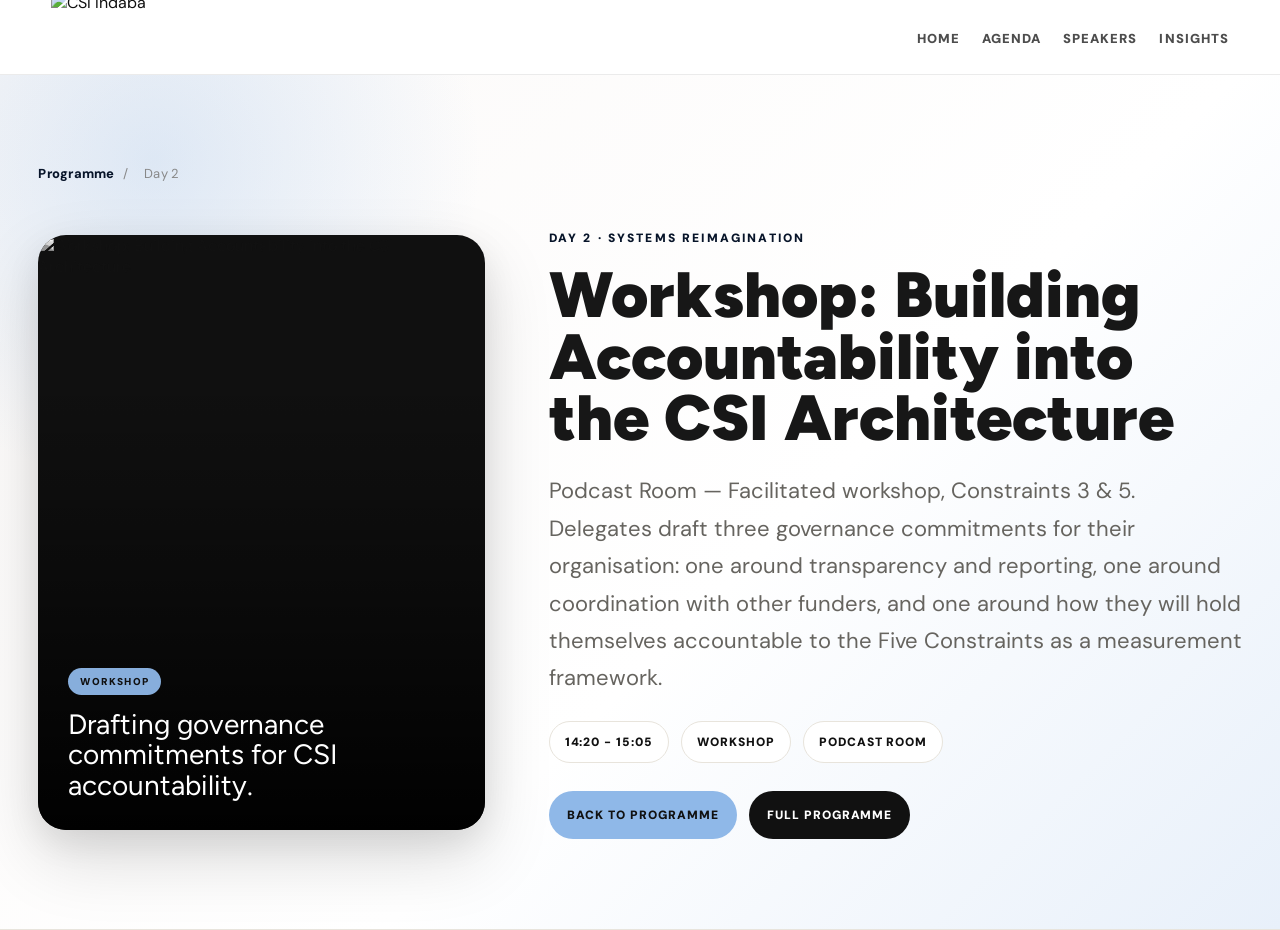
==== session-pages/building-accountability-csi.html @ 9fd6f3de "Update finalist layout, hero standardisation, and programme structure - Fixed Day 4 finalist card HT" ====
<!DOCTYPE html> <html lang="en-ZA"> <head>   <meta charset="UTF-8">   <meta name="viewport" content="width=device-width, initial-scale=1.0">   <title>Workshop: Building Accountability into the CSI Architecture | CSI Indaba 2026</title>   <link href="https://fonts.googleapis.com/css2?family=DM+Sans:wght@400;500;700;900&family=Figtree:wght@500;700;800;900&display=swap" rel="stylesheet">   <!-- CSS for session-building-accountability-csi-architecture: session_page_styles --> <link rel="stylesheet" href="../assets/css/051_session_building_accountability_csi_architecture_session_page_styles.css">      </head> <body>   <header class="site-header"><nav class="site-nav"><a class="site-brand" href="../index.html"><img src="https://www.image2url.com/r2/default/images/1781046234023-115517cd-32e4-4b6f-becc-4dbcba0c864c.png" alt="CSI Indaba"></a><ul class="site-links"><li><a href="../index.html">Home</a></li><li><a href="../index.html#csi-awards-exp-programme">Agenda</a></li><li><a href="../featured-speakers.html">Speakers</a></li><li><a href="../insights.html">Insights</a></li></ul></nav></header>   <main>     <section class="session-hero"><div class="wrap"><nav class="breadcrumb"><a href="../index.html#csi-awards-exp-programme">Programme</a><span>/</span><span>Day 2</span></nav><div class="session-grid"><div class="session-card-image"><img src="../assets/extracted_images/image_placeholder.webp" alt="Workshop: Building Accountability into the CSI Architecture"><div class="image-note"><span>Workshop</span><p>Drafting governance commitments for CSI accountability.</p></div></div><div><span class="session-label">Day 2 · Systems Reimagination</span><h1 style="font-family:'Figtree',sans-serif;font-size:clamp(36px,5vw,64px);font-weight:900;line-height:.96;letter-spacing:0;margin:0 0 18px;color:#171717;">Workshop: Building Accountability into the CSI Architecture</h1><p class="lead" style="font-size:clamp(17px,2vw,22px);line-height:1.7;margin:24px 0;max-width:760px;">Podcast Room — Facilitated workshop, Constraints 3 & 5. Delegates draft three governance commitments for their organisation: one around transparency and reporting, one around coordination with other funders, and one around how they will hold themselves accountable to the Five Constraints as a measurement framework.</p><div class="detail-row"><span class="detail-pill">14:20 - 15:05</span><span class="detail-pill">Workshop</span><span class="detail-pill">Podcast Room</span></div><div class="actions"><a class="button" href="../index.html#csi-awards-exp-programme">Back to programme</a><a class="button secondary" href="../full-programme.html">Full programme</a></div></div></div></div></section> </main> <!-- JS for session-building-accountability-csi-architecture: navigation_router --> <script src="../assets/js/035_session_building_accountability_csi_architecture_navigation_router.js?v=navfix1"></script> <script> (function(){   var container=document.getElementById('page-container');   function showPage(id){     var tpl=document.getElementById(id);     if(tpl&&container){       container.innerHTML=tpl.innerHTML;       window.scrollTo(0,0);     }   }   function getFromHash(){     var h=window.location.hash.replace('#','');     if(h)return h.split('|')[0];     return 'home';   }   window.addEventListener('hashchange',function(){showPage(getFromHash());});   showPage(getFromHash()); })(); </script>  <script> window.addEventListener('DOMContentLoaded',function(){   var iframe=document.getElementById('clientFrame');   function loadPage(id){     var tpl=document.getElementById(id);     if(!tpl)return;     if(iframe&&iframe.contentDocument){       iframe.contentDocument.open();       iframe.contentDocument.write(tpl.innerHTML);       iframe.contentDocument.close();     }else{       var c=document.createElement('div');       c.innerHTML=tpl.innerHTML;       document.body.innerHTML='';       while(c.firstChild)document.body.appendChild(c.firstChild);     }     window.scrollTo(0,0);   }   function getHash(){     var h=location.hash.replace('#','');     return h?h.split('|')[0]:'home';   }   window.addEventListener('hashchange',function(){loadPage(getHash());});   loadPage(getHash()); }); </script> </body> </html>
---- assets/css/051_session_building_accountability_csi_architecture_session_page_styles.css ----
/* CSS extracted from inline <style> block 051 in the 'session-building-accountability-csi-architecture' template/context. Related area: session_page_styles. */

    :root{--bg:#fbf9f8;--surface:#fff;--ink:#111;--muted:#66645f;--line:#e8e4dc;--blue-accent:#8fb8e8;--blue-dark:#071429}
    *{box-sizing:border-box;margin:0;padding:0}body{font-family:"DM Sans",Arial,sans-serif;background:var(--bg);color:var(--ink)}a{color:inherit;text-decoration:none}img{display:block;max-width:100%}
    .site-header{position:sticky;top:0;z-index:100;background:rgba(255,255,255,.9);backdrop-filter:blur(18px);border-bottom:1px solid rgba(0,0,0,.08)}.site-nav{min-height:74px;padding:0 clamp(20px,4vw,64px);display:flex;align-items:center;justify-content:space-between;gap:28px}.site-brand img{height:clamp(64px,7vw,94px);width:auto;display:block;margin-block:-12px}.site-links{list-style:none;display:flex;align-items:center;gap:22px;flex-wrap:wrap}.site-links a{color:#111;font-size:13px;font-weight:900;letter-spacing:.08em;text-transform:uppercase;opacity:.75}.site-links a:hover{opacity:1;color:var(--blue-dark)}
    .session-hero{min-height:95svh;display:grid;align-items:center;padding:clamp(32px,4vw,56px) 3%;background:radial-gradient(circle at 12% 10%,rgba(143,184,232,.28),transparent 24%),linear-gradient(135deg,#fbf9f8 0%,#fff 58%,#e8f0fa 100%);border-bottom:1px solid var(--line)}.wrap{width:100%;margin:0}.breadcrumb{font-size:13px;color:#888;margin-bottom:clamp(26px,4vw,44px);letter-spacing:.02em}.breadcrumb a{color:var(--blue-dark);font-weight:800}.breadcrumb span{margin:0 8px}
    .session-grid{display:grid;grid-template-columns:minmax(300px,4.7fr) minmax(0,7.3fr);align-items:center;gap:clamp(34px,5vw,72px)}.session-card-image{position:relative;aspect-ratio:3/4;border-radius:28px;max-width:460px;overflow:hidden;background:#101010;box-shadow:0 28px 70px rgba(0,0,0,.14),0 12px 34px rgba(0,0,0,.08)}.session-card-image img{width:100%;height:100%;object-fit:cover;filter:grayscale(1);transition:filter .35s ease,transform .35s ease}.session-card-image:hover img{filter:grayscale(0);transform:scale(1.07)}.session-card-image:after{content:"";position:absolute;inset:0;background:linear-gradient(to bottom,rgba(0,0,0,0) 24%,rgba(0,0,0,.34) 58%,rgba(0,0,0,.94) 100%)}.image-note{position:absolute;left:0;right:0;bottom:0;z-index:2;padding:clamp(22px,3vw,30px);color:#fff}.image-note span{display:inline-flex;width:fit-content;margin-bottom:14px;padding:7px 12px;border-radius:999px;background:rgba(143,184,232,.95);color:#111;font-size:10px;font-weight:900;letter-spacing:.12em;text-transform:uppercase}.image-note p{font-family:"Figtree",sans-serif;font-size:clamp(20px,2.2vw,28px);line-height:1.08}
    .session-label{display:inline-flex;align-items:center;gap:10px;margin-bottom:18px;color:var(--blue-dark);font-size:12px;font-weight:900;letter-spacing:.18em;text-transform:uppercase}h1{font-family:"Figtree",sans-serif;font-size:clamp(50px,7vw,92px);line-height:.88;letter-spacing:-.055em;color:#171717;margin-bottom:22px;max-width:820px}.lead{font-size:clamp(18px,2vw,22px);line-height:1.7;color:var(--muted);max-width:730px;margin-bottom:24px}.detail-row{display:flex;gap:12px;flex-wrap:wrap;margin-bottom:28px}.detail-pill{display:inline-flex;min-height:42px;align-items:center;padding:0 15px;border-radius:999px;background:#fff;border:1px solid var(--line);font-size:12px;font-weight:900;letter-spacing:.08em;text-transform:uppercase}.actions{display:flex;gap:12px;flex-wrap:wrap}.button{display:inline-flex;align-items:center;justify-content:center;min-height:48px;padding:0 18px;border-radius:999px;background:var(--blue-accent);color:#111;font-weight:900;letter-spacing:.08em;text-transform:uppercase;font-size:12px}.button.secondary{background:#111;color:#fff}@media(max-width:900px){.site-links{display:none}.session-hero{min-height:auto;padding:42px 3% 56px}.session-grid{grid-template-columns:1fr}.site-brand img{height:58px;margin-block:-6px}.site-nav{min-height:64px}}

/* RESPONSIVE HARDENING: shared mobile safety layer, preserves existing palette and brand. */
html,
body {
  max-width: 100%;
  overflow-x: hidden;
  -webkit-text-size-adjust: 100%;
  text-size-adjust: 100%;
}

*,
*::before,
*::after {
  min-width: 0;
}

img,
picture,
video,
canvas,
svg,
iframe {
  max-width: 100%;
}

img,
picture,
video,
canvas,
svg {
  height: auto;
}

button,
[role="button"],
input,
select,
textarea,
summary,
a {
  touch-action: manipulation;
}

a:focus-visible,
button:focus-visible,
[role="button"]:focus-visible,
input:focus-visible,
select:focus-visible,
textarea:focus-visible,
summary:focus-visible {
  outline: 2px solid currentColor;
  outline-offset: 3px;
}

@media (max-width: 1024px) {
  [style*="grid-template-columns"] {
    grid-template-columns: repeat(2, minmax(0, 1fr)) !important;
  }

  [style*="width:"],
  [style*="max-width:"] {
    max-width: 100% !important;
  }

  [style*="min-width:"] {
    min-width: 0 !important;
  }
}

@media (max-width: 768px) {
  html,
  body {
    width: 100%;
  }

  .container,
  .wrap,
  .site-wrap,
  .page-wrap,
  .content-wrap,
  .section-wrap {
    max-width: 100%;
  }

  [style*="grid-template-columns"] {
    grid-template-columns: 1fr !important;
  }

  table {
    display: block;
    width: 100%;
    max-width: 100%;
    overflow-x: auto;
    -webkit-overflow-scrolling: touch;
  }

  th,
  td {
    white-space: normal;
  }

  .button,
  .btn,
  [class*="button"],
  [class*="-btn"],
  [class*="_btn"],
  [class*="tab"],
  .nav-links a,
  .site-links a,
  .mobile-nav-links a,
  .detail-pill {
    min-height: 44px;
  }
}

@media (max-width: 640px) {
  h1,
  h2,
  h3,
  h4,
  h5,
  h6,
  p,
  li,
  a,
  span,
  strong,
  small {
    overflow-wrap: anywhere;
  }

  .actions,
  .button-row,
  .btn-row,
  .detail-row,
  .nav-actions,
  .site-links,
  .nav-links {
    flex-wrap: wrap;
  }
}

@media (max-width: 480px) {
  body {
    font-size: max(16px, 1rem);
  }

  .button,
  .btn,
  [class*="button"],
  [class*="-btn"],
  [class*="_btn"] {
    max-width: 100%;
  }
}

@media (max-width: 390px) {
  [style*="gap:"] {
    gap: min(16px, 4vw) !important;
  }
}

@media (hover: none), (pointer: coarse) {
  .nav-links li:focus-within > .dropdown,
  .nav-links .dropdown.active {
    opacity: 1;
    visibility: visible;
    pointer-events: auto;
  }

  .impact-card .impact-card-overlay,
  .blog-card-overlay-alt .card-content p,
  .podcast-card-horizontal .card-content p,
  .article-card .article-read,
  .product-card .product-card-body,
  .session-card-image img {
    transform: none;
  }
}

@media (prefers-reduced-motion: reduce) {
  html:focus-within {
    scroll-behavior: auto;
  }

  *,
  *::before,
  *::after {
    animation-duration: 0.01ms !important;
    animation-iteration-count: 1 !important;
    scroll-behavior: auto !important;
    transition-duration: 0.01ms !important;
  }
}

/* RESPONSIVE HARDENING: profile and session detail pages. */
@media (max-width: 1024px) {
  .session-grid,
  .profile-hero,
  .profile-grid,
  .speaker-profile,
  .bio-grid,
  .detail-grid,
  .session-card,
  .session-layout {
    grid-template-columns: 1fr !important;
  }
}

@media (max-width: 768px) {
  .site-nav,
  .site-links,
  .nav-links {
    gap: 12px;
  }

  .session-hero,
  .profile-hero,
  .article-hero {
    min-height: auto;
    padding-left: clamp(18px, 5vw, 32px);
    padding-right: clamp(18px, 5vw, 32px);
  }

  .session-card-image,
  .profile-image,
  .speaker-image,
  .portrait,
  .hero-media {
    width: 100%;
    max-width: min(460px, 100%);
    margin-inline: auto;
  }

  .detail-row,
  .actions,
  .back-row,
  .breadcrumb {
    flex-wrap: wrap;
  }

  .detail-pill,
  .button,
  .back-row a {
    min-height: 44px;
    white-space: normal;
  }
}

@media (max-width: 480px) {
  .breadcrumb {
    font-size: 12px;
  }

  .session-card-image,
  .profile-image,
  .speaker-image,
  .portrait {
    border-radius: min(24px, 6vw);
  }
}
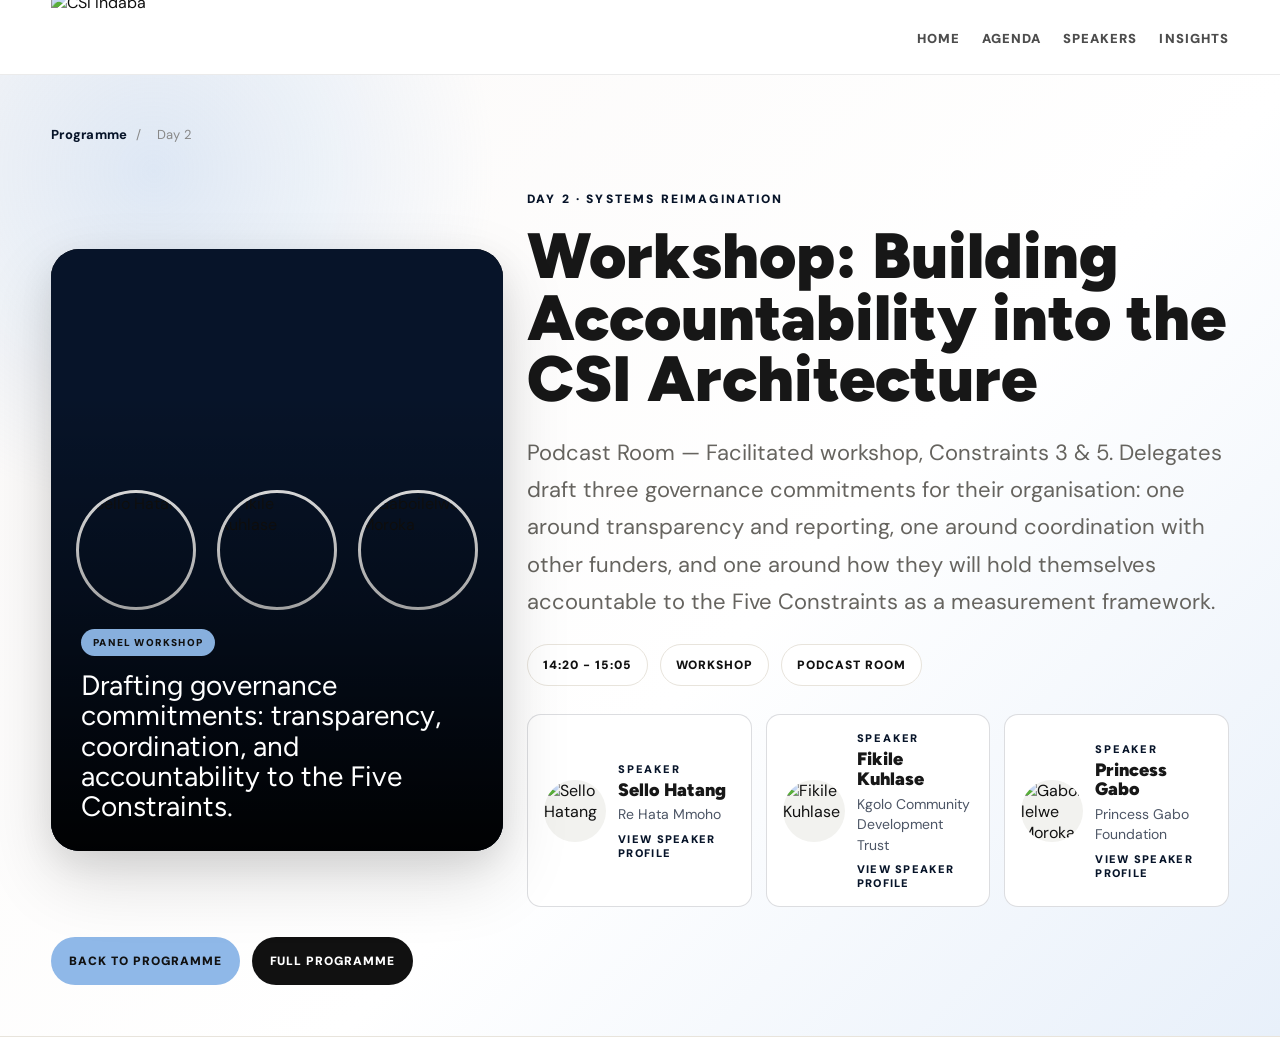
==== commit 9dfa17b1: "Day 4 finalist cards: 9 placeholder images identified, 16 gradient-only cards" ====
--- a/session-pages/building-accountability-csi.html
+++ b/session-pages/building-accountability-csi.html
@@ -1 +1 @@
-<!DOCTYPE html> <html lang="en-ZA"> <head>   <meta charset="UTF-8">   <meta name="viewport" content="width=device-width, initial-scale=1.0">   <title>Workshop: Building Accountability into the CSI Architecture | CSI Indaba 2026</title>   <link href="https://fonts.googleapis.com/css2?family=DM+Sans:wght@400;500;700;900&family=Figtree:wght@500;700;800;900&display=swap" rel="stylesheet">   <!-- CSS for session-building-accountability-csi-architecture: session_page_styles --> <link rel="stylesheet" href="../assets/css/051_session_building_accountability_csi_architecture_session_page_styles.css">      </head> <body>   <header class="site-header"><nav class="site-nav"><a class="site-brand" href="../index.html"><img src="https://www.image2url.com/r2/default/images/1781046234023-115517cd-32e4-4b6f-becc-4dbcba0c864c.png" alt="CSI Indaba"></a><ul class="site-links"><li><a href="../index.html">Home</a></li><li><a href="../index.html#csi-awards-exp-programme">Agenda</a></li><li><a href="../featured-speakers.html">Speakers</a></li><li><a href="../insights.html">Insights</a></li></ul></nav></header>   <main>     <section class="session-hero"><div class="wrap"><nav class="breadcrumb"><a href="../index.html#csi-awards-exp-programme">Programme</a><span>/</span><span>Day 2</span></nav><div class="session-grid"><div class="session-card-image"><img src="../assets/extracted_images/image_placeholder.webp" alt="Workshop: Building Accountability into the CSI Architecture"><div class="image-note"><span>Workshop</span><p>Drafting governance commitments for CSI accountability.</p></div></div><div><span class="session-label">Day 2 · Systems Reimagination</span><h1 style="font-family:'Figtree',sans-serif;font-size:clamp(36px,5vw,64px);font-weight:900;line-height:.96;letter-spacing:0;margin:0 0 18px;color:#171717;">Workshop: Building Accountability into the CSI Architecture</h1><p class="lead" style="font-size:clamp(17px,2vw,22px);line-height:1.7;margin:24px 0;max-width:760px;">Podcast Room — Facilitated workshop, Constraints 3 & 5. Delegates draft three governance commitments for their organisation: one around transparency and reporting, one around coordination with other funders, and one around how they will hold themselves accountable to the Five Constraints as a measurement framework.</p><div class="detail-row"><span class="detail-pill">14:20 - 15:05</span><span class="detail-pill">Workshop</span><span class="detail-pill">Podcast Room</span></div><div class="actions"><a class="button" href="../index.html#csi-awards-exp-programme">Back to programme</a><a class="button secondary" href="../full-programme.html">Full programme</a></div></div></div></div></section> </main> <!-- JS for session-building-accountability-csi-architecture: navigation_router --> <script src="../assets/js/035_session_building_accountability_csi_architecture_navigation_router.js?v=navfix1"></script> <script> (function(){   var container=document.getElementById('page-container');   function showPage(id){     var tpl=document.getElementById(id);     if(tpl&&container){       container.innerHTML=tpl.innerHTML;       window.scrollTo(0,0);     }   }   function getFromHash(){     var h=window.location.hash.replace('#','');     if(h)return h.split('|')[0];     return 'home';   }   window.addEventListener('hashchange',function(){showPage(getFromHash());});   showPage(getFromHash()); })(); </script>  <script> window.addEventListener('DOMContentLoaded',function(){   var iframe=document.getElementById('clientFrame');   function loadPage(id){     var tpl=document.getElementById(id);     if(!tpl)return;     if(iframe&&iframe.contentDocument){       iframe.contentDocument.open();       iframe.contentDocument.write(tpl.innerHTML);       iframe.contentDocument.close();     }else{       var c=document.createElement('div');       c.innerHTML=tpl.innerHTML;       document.body.innerHTML='';       while(c.firstChild)document.body.appendChild(c.firstChild);     }     window.scrollTo(0,0);   }   function getHash(){     var h=location.hash.replace('#','');     return h?h.split('|')[0]:'home';   }   window.addEventListener('hashchange',function(){loadPage(getHash());});   loadPage(getHash()); }); </script> </body> </html>+<!DOCTYPE html> <html lang="en-ZA"> <head>   <meta charset="UTF-8">   <meta name="viewport" content="width=device-width, initial-scale=1.0">   <title>Workshop: Building Accountability into the CSI Architecture | CSI Indaba 2026</title>   <link href="https://fonts.googleapis.com/css2?family=DM+Sans:wght@400;500;700;900&family=Figtree:wght@500;700;800;900&display=swap" rel="stylesheet">   <!-- CSS for session-building-accountability-csi-architecture: session_page_styles --> <link rel="stylesheet" href="../assets/css/051_session_building_accountability_csi_architecture_session_page_styles.css"><style>.session-hero{padding-left:clamp(20px,4vw,64px);padding-right:clamp(20px,4vw,64px)}.session-grid{gap:24px}.session-hero .wrap{width:100%}.session-grid .right-col{min-width:0;max-width:100%;overflow-wrap:break-word}.session-grid .right-col h1{max-width:80ch;overflow-wrap:break-word;font-size:clamp(36px,5vw,64px);font-weight:900;line-height:.96;letter-spacing:0}.session-grid .right-col .lead{max-width:80ch;font-size:clamp(17px,2vw,22px)}@media(max-width:768px){.session-grid .right-col h1{font-size:clamp(24px,6vw,32px)!important;line-height:1.04!important}.session-grid .right-col .lead{font-size:clamp(15px,4vw,17px)!important}}</style>      </head> <body>   <header class="site-header"><nav class="site-nav"><a class="site-brand" href="../index.html"><img src="https://www.image2url.com/r2/default/images/1781046234023-115517cd-32e4-4b6f-becc-4dbcba0c864c.png" alt="CSI Indaba"></a><ul class="site-links"><li><a href="../index.html">Home</a></li><li><a href="../index.html#csi-awards-exp-programme">Agenda</a></li><li><a href="../featured-speakers.html">Speakers</a></li><li><a href="../insights.html">Insights</a></li></ul></nav></header>   <main>     <section class="session-hero"><div class="wrap"><nav class="breadcrumb"><a href="../index.html#csi-awards-exp-programme">Programme</a><span>/</span><span>Day 2</span></nav><div class="session-grid"><div class="session-card-image"><div style="display:grid;grid-template-columns:repeat(3,1fr);gap:8px;padding:18px;background:#071429;height:100%;align-content:center;justify-items:center;"><img src="https://csiindaba.africa/wp-content/uploads/2026/06/ChatGPT-Image-Jun-24-2026-02_01_55-AM.png" alt="Sello Hatang" style="width:90%;aspect-ratio:1/1;border-radius:50%;object-fit:cover;border:3px solid #fff;"><img src="https://csiindaba.africa/wp-content/uploads/2026/06/682bd2f0-a496-4e58-9c53-02a1fac45902-1.png" alt="Fikile Kuhlase" style="width:90%;aspect-ratio:1/1;border-radius:50%;object-fit:cover;border:3px solid #fff;"><img src="https://csiindaba.africa/wp-content/uploads/2026/07/gaboilelwe_moroka.png" alt="Gaboilelwe Moroka" style="width:90%;aspect-ratio:1/1;border-radius:50%;object-fit:cover;border:3px solid #fff;"></div><div class="image-note"><span>Panel Workshop</span><p>Drafting governance commitments: transparency, coordination, and accountability to the Five Constraints.</p></div></div><div class="right-col"><span class="session-label">Day 2 · Systems Reimagination</span><h1 style="font-family:'Figtree',sans-serif;font-weight:900;line-height:.96;letter-spacing:0;margin:0 0 18px;color:#171717;">Workshop: Building Accountability into the CSI Architecture</h1><p class="lead" style="font-size:clamp(17px,2vw,22px);line-height:1.7;margin:24px 0">Podcast Room — Facilitated workshop, Constraints 3 &amp; 5. Delegates draft three governance commitments for their organisation: one around transparency and reporting, one around coordination with other funders, and one around how they will hold themselves accountable to the Five Constraints as a measurement framework.</p><div class="detail-row"><span class="detail-pill">14:20 - 15:05</span><span class="detail-pill">Workshop</span><span class="detail-pill">Podcast Room</span></div><div class="session-speaker-card" style="display:grid;grid-template-columns:repeat(auto-fit,minmax(220px,1fr));gap:14px;margin:26px 0 6px;max-width:900px;"><div style="display:flex;align-items:center;gap:12px;padding:16px;border:1px solid rgba(7,20,41,.14);border-radius:14px;background:#fff;"><a href="../speaker-profiles/sello-hatang.html" style="display:block;width:62px;height:62px;flex:0 0 62px;border-radius:50%;overflow:hidden;background:#f2f2ef;"><img src="https://csiindaba.africa/wp-content/uploads/2026/06/ChatGPT-Image-Jun-24-2026-02_01_55-AM.png" alt="Sello Hatang" style="width:100%;height:100%;object-fit:cover;"></a><div><p style="font-size:11px;font-weight:900;letter-spacing:1.8px;text-transform:uppercase;color:#071429;margin:0 0 5px;">Speaker</p><h2 style="font-family:'Figtree',sans-serif;font-size:18px;font-weight:900;line-height:1.1;margin:0 0 4px;color:#171717;"><a href="../speaker-profiles/sello-hatang.html" style="color:inherit;text-decoration:none;">Sello Hatang</a></h2><p style="font-size:14px;line-height:1.45;color:#4c5565;margin:0;">Re Hata Mmoho</p><a href="../speaker-profiles/sello-hatang.html" style="display:inline-flex;margin-top:7px;font-size:11px;font-weight:900;letter-spacing:1.3px;text-transform:uppercase;color:#071429;text-decoration:none;">View Speaker Profile</a></div></div><div style="display:flex;align-items:center;gap:12px;padding:16px;border:1px solid rgba(7,20,41,.14);border-radius:14px;background:#fff;"><a href="../speaker-profiles/fikile-kuhlase.html" style="display:block;width:62px;height:62px;flex:0 0 62px;border-radius:50%;overflow:hidden;background:#f2f2ef;"><img src="https://csiindaba.africa/wp-content/uploads/2026/06/682bd2f0-a496-4e58-9c53-02a1fac45902-1.png" alt="Fikile Kuhlase" style="width:100%;height:100%;object-fit:cover;"></a><div><p style="font-size:11px;font-weight:900;letter-spacing:1.8px;text-transform:uppercase;color:#071429;margin:0 0 5px;">Speaker</p><h2 style="font-family:'Figtree',sans-serif;font-size:18px;font-weight:900;line-height:1.1;margin:0 0 4px;color:#171717;"><a href="../speaker-profiles/fikile-kuhlase.html" style="color:inherit;text-decoration:none;">Fikile Kuhlase</a></h2><p style="font-size:14px;line-height:1.45;color:#4c5565;margin:0;">Kgolo Community Development Trust</p><a href="../speaker-profiles/fikile-kuhlase.html" style="display:inline-flex;margin-top:7px;font-size:11px;font-weight:900;letter-spacing:1.3px;text-transform:uppercase;color:#071429;text-decoration:none;">View Speaker Profile</a></div></div><div style="display:flex;align-items:center;gap:12px;padding:16px;border:1px solid rgba(7,20,41,.14);border-radius:14px;background:#fff;"><a href="../speaker-profiles/gaboilelwe-moroka.html" style="display:block;width:62px;height:62px;flex:0 0 62px;border-radius:50%;overflow:hidden;background:#f2f2ef;"><img src="https://csiindaba.africa/wp-content/uploads/2026/07/gaboilelwe_moroka.png" alt="Gaboilelwe Moroka" style="width:100%;height:100%;object-fit:cover;"></a><div><p style="font-size:11px;font-weight:900;letter-spacing:1.8px;text-transform:uppercase;color:#071429;margin:0 0 5px;">Speaker</p><h2 style="font-family:'Figtree',sans-serif;font-size:18px;font-weight:900;line-height:1.1;margin:0 0 4px;color:#171717;"><a href="../speaker-profiles/gaboilelwe-moroka.html" style="color:inherit;text-decoration:none;">Princess Gabo</a></h2><p style="font-size:14px;line-height:1.45;color:#4c5565;margin:0;">Princess Gabo Foundation</p><a href="../speaker-profiles/gaboilelwe-moroka.html" style="display:inline-flex;margin-top:7px;font-size:11px;font-weight:900;letter-spacing:1.3px;text-transform:uppercase;color:#071429;text-decoration:none;">View Speaker Profile</a></div></div></div></div><div class="actions"><a class="button" href="../index.html#csi-awards-exp-programme">Back to programme</a><a class="button secondary" href="../full-programme.html">Full programme</a></div></div></div></div></section> </main> </html>
